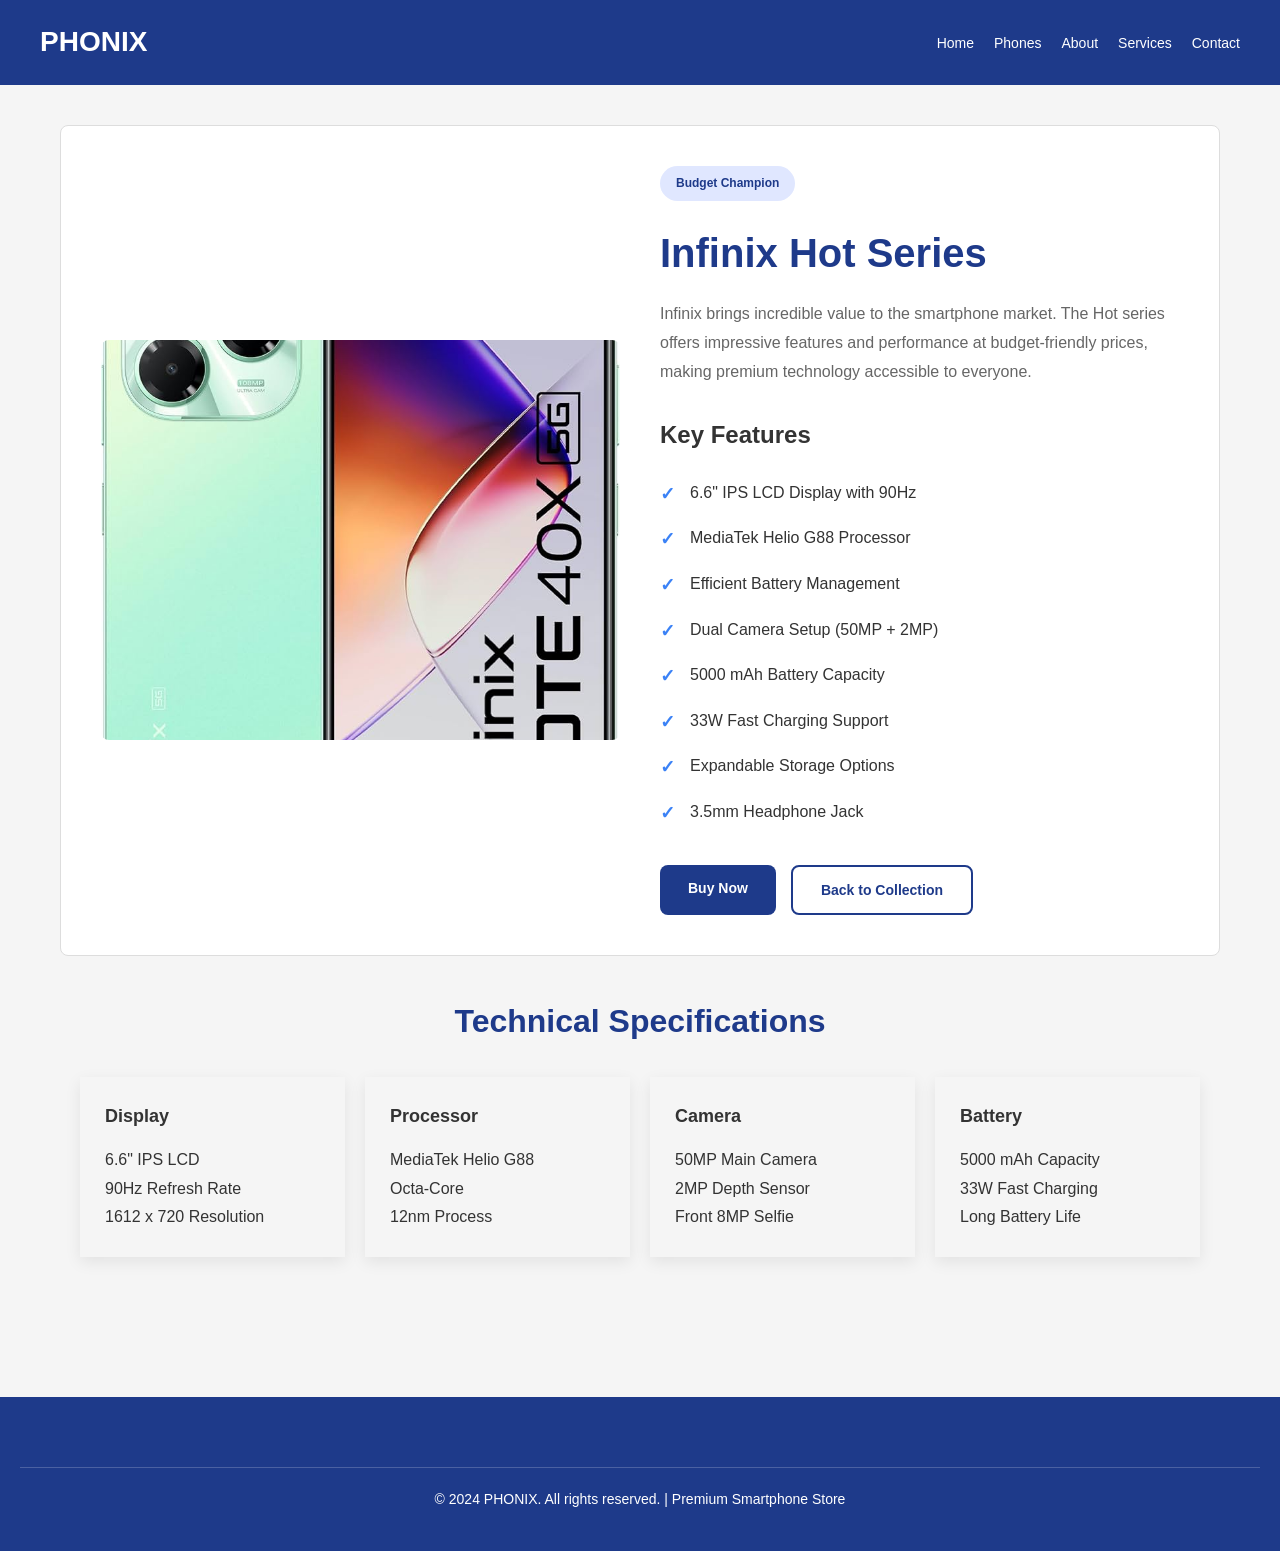
==== mobiles/infinix.html @ 36113c51 "The updated project" ====
<!DOCTYPE html>
<html lang="en">
<head>
    <meta charset="UTF-8">
    <meta name="viewport" content="width=device-width, initial-scale=1.0">
    <title>Infinix - Budget Powerhouse</title>
    <link rel="stylesheet" href="../css/styles.css">
</head>
<body>
    <!-- HEADER & NAVIGATION -->
    <header>
        <nav>
            <div class="logo">PHONIX</div>
            <ul class="nav-list">
                <li><a href="../index.html">Home</a></li>
                <li><a href="../index.html#phones">Phones</a></li>
                <li><a href="../about.html">About</a></li>
                <li><a href="../services.html">Services</a></li>
                <li><a href="../cantact.html">Contact</a></li>
            </ul>
        </nav>
    </header>

    <!-- MAIN CONTENT -->
    <main>
        <div class="product-container">
            <div class="product-layout">
                <div class="product-image">
                    <img src="../images/infinix.png" alt="Infinix Smartphone">
                </div>
                <div class="product-info">
                    <span class="product-badge">Budget Champion</span>
                    <h1>Infinix Hot Series</h1>
                    <p class="product-description">
                        Infinix brings incredible value to the smartphone market. The Hot series offers impressive features and performance at budget-friendly prices, making premium technology accessible to everyone.
                    </p>
                    
                    <h3>Key Features</h3>
                    <ul class="features-list">
                        <li>6.6" IPS LCD Display with 90Hz</li>
                        <li>MediaTek Helio G88 Processor</li>
                        <li>Efficient Battery Management</li>
                        <li>Dual Camera Setup (50MP + 2MP)</li>
                        <li>5000 mAh Battery Capacity</li>
                        <li>33W Fast Charging Support</li>
                        <li>Expandable Storage Options</li>
                        <li>3.5mm Headphone Jack</li>
                    </ul>

                    <div class="action-buttons">
                        <a href="../cantact.html" class="btn btn-primary">Buy Now</a>
                        <a href="../index.html#phones" class="btn btn-outline">Back to Collection</a>
                    </div>
                </div>
            </div>
        </div>

        <!-- SPECIFICATIONS -->
        <div class="container">
            <h2>Technical Specifications</h2>
            <div class="specs-grid">
                <div class="spec-card">
                    <h3>Display</h3>
                    <p>6.6" IPS LCD<br>90Hz Refresh Rate<br>1612 x 720 Resolution</p>
                </div>
                <div class="spec-card">
                    <h3>Processor</h3>
                    <p>MediaTek Helio G88<br>Octa-Core<br>12nm Process</p>
                </div>
                <div class="spec-card">
                    <h3>Camera</h3>
                    <p>50MP Main Camera<br>2MP Depth Sensor<br>Front 8MP Selfie</p>
                </div>
                <div class="spec-card">
                    <h3>Battery</h3>
                    <p>5000 mAh Capacity<br>33W Fast Charging<br>Long Battery Life</p>
                </div>
            </div>
        </div>
    </main>

    <!-- FOOTER -->
    <footer>
       
        <div class="footer-bottom">
            <p>&copy; 2024 PHONIX. All rights reserved. | Premium Smartphone Store</p>
        </div>
    </footer>

    <style>
        .specs-grid {
            display: grid;
            grid-template-columns: repeat(auto-fit, minmax(240px, 1fr));
            gap: 20px;
            margin-top: 30px;
            margin-bottom: 40px;
        }
        
        .spec-card {
            background: var(--white);
            padding: 25px;
            border-radius: var(--border-radius);
            box-shadow: 0 5px 15px rgba(0, 0, 0, 0.08);
            border-left: 4px solid var(--accent-color);
        }
        
        .spec-card h3 {
            color: var(--primary-color);
            margin-bottom: 15px;
            font-size: 18px;
        }
        
        .spec-card p {
            color: var(--text-light);
            line-height: 1.8;
        }
    </style>
</body>
</html>
---- css/styles.css ----
/* Basic Beginner-Friendly Styles */

* {
    margin: 0;
    padding: 0;
    box-sizing: border-box;
}

body {
    font-family: Arial, sans-serif;
    line-height: 1.6;
    color: #333;
    background-color: #f5f5f5;
}

a {
    text-decoration: none;
    color: inherit;
}

/* HEADER & NAVIGATION */

header {
    background-color: #1e3a8a;
    color: white;
    padding: 20px;
    position: sticky;
    top: 0;
}

nav {
    max-width: 1200px;
    margin: 0 auto;
    display: flex;
    justify-content: space-between;
    align-items: center;
}

.logo {
    font-size: 28px;
    font-weight: bold;
}

.nav-list {
    display: flex;
    list-style: none;
    gap: 20px;
}

.nav-list a {
    color: white;
    font-size: 14px;
}

.nav-list a:hover {
    color: #ccc;
}

/* MAIN CONTENT */

main {
    max-width: 1200px;
    margin: 0 auto;
    padding: 40px 20px;
}

.container {
    max-width: 1200px;
    margin: 0 auto;
    padding: 0 20px;
}

/* TYPOGRAPHY */

h1 {
    font-size: 48px;
    color: #1e3a8a;
    margin-bottom: 10px;
}

h2 {
    font-size: 32px;
    color: #1e3a8a;
    margin-bottom: 20px;
    text-align: center;
}

h3 {
    font-size: 24px;
    color: #333;
    margin-bottom: 15px;
}

.subtitle {
    font-size: 16px;
    color: #666;
    margin-bottom: 30px;
    text-align: center;
}

/* HERO SECTION */

.hero {
    text-align: center;
    margin-bottom: 60px;
    padding: 40px 20px;
}

/* GRID & CARDS */

.grid {
    display: grid;
    grid-template-columns: repeat(3, 1fr);
    gap: 30px;
    margin-bottom: 40px;
}

.card {
    background: white;
    border-radius: 8px;
    overflow: hidden;
    border: 1px solid #ddd;
    cursor: pointer;
}

.card:hover {
    box-shadow: 0 5px 15px rgba(0, 0, 0, 0.1);
}

.card-image {
    width: 100%;
    height: 220px;
    background-color: #e0e7ff;
    overflow: hidden;
    display: flex;
    align-items: center;
    justify-content: center;
}

.card-image img {
    width: 100%;
    height: 100%;
    object-fit: cover;
}

.card-content {
    padding: 25px;
}

.card-title {
    font-size: 20px;
    font-weight: bold;
    color: #1e3a8a;
    margin-bottom: 10px;
}

.card-description {
    font-size: 14px;
    color: #666;
    margin-bottom: 15px;
}

/* BUTTONS */

.btn {
    display: inline-block;
    padding: 12px 28px;
    border-radius: 8px;
    font-size: 14px;
    font-weight: bold;
    border: none;
    cursor: pointer;
    text-align: center;
}

.btn-primary {
    background-color: #1e3a8a;
    color: white;
}

.btn-primary:hover {
    background-color: #152555;
}

.btn-outline {
    background-color: white;
    color: #1e3a8a;
    border: 2px solid #1e3a8a;
}

.btn-outline:hover {
    background-color: #1e3a8a;
    color: white;
}

/* PRODUCT PAGE */

.product-container {
    background: white;
    border-radius: 8px;
    border: 1px solid #ddd;
    margin-bottom: 40px;
}

.product-layout {
    display: grid;
    grid-template-columns: 1fr 1fr;
    gap: 40px;
    padding: 40px;
    align-items: center;
}

.product-image {
    width: 100%;
    height: 400px;
    background-color: #e0e7ff;
    border-radius: 8px;
    display: flex;
    align-items: center;
    justify-content: center;
    overflow: hidden;
}

.product-image img {
    width: 100%;
    height: 100%;
    object-fit: cover;
}

.product-info h1 {
    font-size: 40px;
    margin-bottom: 15px;
}

.product-badge {
    display: inline-block;
    background-color: #e0e7ff;
    color: #1e3a8a;
    padding: 8px 16px;
    border-radius: 20px;
    font-size: 12px;
    font-weight: bold;
    margin-bottom: 20px;
}

.product-description {
    font-size: 16px;
    color: #666;
    margin-bottom: 30px;
    line-height: 1.8;
}

.features-list {
    list-style: none;
    margin-bottom: 30px;
}

.features-list li {
    padding: 10px 0;
    padding-left: 30px;
    position: relative;
    color: #333;
}

.features-list li::before {
    content: "✓";
    position: absolute;
    left: 0;
    color: #3b82f6;
    font-weight: bold;
    font-size: 18px;
}

.action-buttons {
    display: flex;
    gap: 15px;
}

/* FOOTER */

footer {
    background-color: #1e3a8a;
    color: white;
    padding: 40px 20px;
    margin-top: 60px;
}

.footer-content {
    max-width: 1200px;
    margin: 0 auto;
    display: grid;
    grid-template-columns: repeat(4, 1fr);
    gap: 30px;
}

.footer-section h3 {
    color: white;
    margin-bottom: 15px;
    font-size: 16px;
}

.footer-section ul {
    list-style: none;
}

.footer-section ul li {
    margin-bottom: 10px;
}

.footer-section a {
    color: #ccc;
}

.footer-section a:hover {
    color: white;
}

.footer-bottom {
    text-align: center;
    margin-top: 30px;
    padding-top: 20px;
    border-top: 1px solid rgba(255, 255, 255, 0.2);
    font-size: 14px;
}

/* RESPONSIVE DESIGN */

@media (max-width: 768px) {
    h1 {
        font-size: 32px;
    }

    h2 {
        font-size: 24px;
    }

    .nav-list {
        gap: 10px;
        font-size: 12px;
    }

    .grid {
        grid-template-columns: 1fr;
    }

    .product-layout {
        grid-template-columns: 1fr;
        gap: 30px;
        padding: 20px;
    }

    .product-image {
        height: 300px;
    }

    .action-buttons {
        flex-direction: column;
    }

    .btn {
        width: 100%;
    }

    .footer-content {
        grid-template-columns: repeat(2, 1fr);
    }
}

@media (max-width: 480px) {
    h1 {
        font-size: 24px;
    }

    .logo {
        font-size: 20px;
    }

    .nav-list {
        gap: 5px;
        font-size: 10px;
    }

    .grid {
        grid-template-columns: 1fr;
        gap: 15px;
    }

    .footer-content {
        grid-template-columns: 1fr;
    }
}
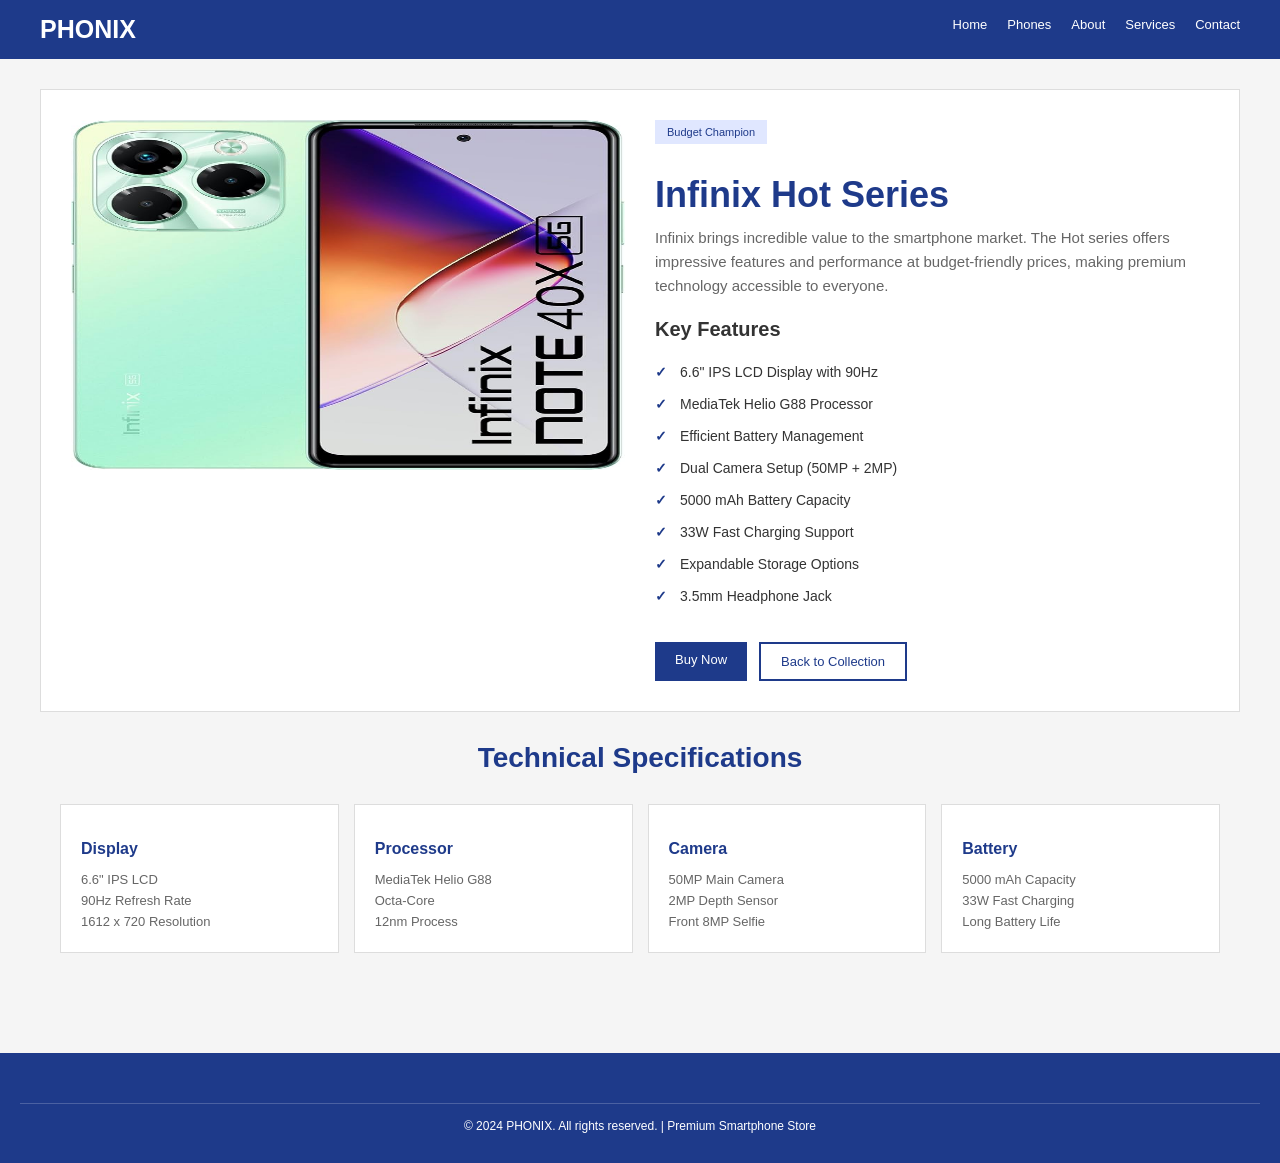
==== commit 22bcf107: "updated" ====
--- a/mobiles/infinix.html
+++ b/mobiles/infinix.html
@@ -86,34 +86,5 @@
             <p>&copy; 2024 PHONIX. All rights reserved. | Premium Smartphone Store</p>
         </div>
     </footer>
-
-    <style>
-        .specs-grid {
-            display: grid;
-            grid-template-columns: repeat(auto-fit, minmax(240px, 1fr));
-            gap: 20px;
-            margin-top: 30px;
-            margin-bottom: 40px;
-        }
-        
-        .spec-card {
-            background: var(--white);
-            padding: 25px;
-            border-radius: var(--border-radius);
-            box-shadow: 0 5px 15px rgba(0, 0, 0, 0.08);
-            border-left: 4px solid var(--accent-color);
-        }
-        
-        .spec-card h3 {
-            color: var(--primary-color);
-            margin-bottom: 15px;
-            font-size: 18px;
-        }
-        
-        .spec-card p {
-            color: var(--text-light);
-            line-height: 1.8;
-        }
-    </style>
 </body>
 </html>
--- a/css/styles.css
+++ b/css/styles.css
@@ -1,31 +1,31 @@
-/* Basic Beginner-Friendly Styles */
+/* Super Simple Beginner CSS */
 
 * {
     margin: 0;
     padding: 0;
-    box-sizing: border-box;
 }
 
 body {
     font-family: Arial, sans-serif;
-    line-height: 1.6;
     color: #333;
     background-color: #f5f5f5;
 }
 
 a {
     text-decoration: none;
-    color: inherit;
-}
-
-/* HEADER & NAVIGATION */
+    color: #1e3a8a;
+}
+
+a:hover {
+    color: #0f172a;
+}
+
+/* HEADER */
 
 header {
     background-color: #1e3a8a;
     color: white;
-    padding: 20px;
-    position: sticky;
-    top: 0;
+    padding: 15px 20px;
 }
 
 nav {
@@ -33,11 +33,10 @@
     margin: 0 auto;
     display: flex;
     justify-content: space-between;
-    align-items: center;
 }
 
 .logo {
-    font-size: 28px;
+    font-size: 25px;
     font-weight: bold;
 }
 
@@ -49,11 +48,7 @@
 
 .nav-list a {
     color: white;
-    font-size: 14px;
-}
-
-.nav-list a:hover {
-    color: #ccc;
+    font-size: 13px;
 }
 
 /* MAIN CONTENT */
@@ -61,7 +56,7 @@
 main {
     max-width: 1200px;
     margin: 0 auto;
-    padding: 40px 20px;
+    padding: 30px 20px;
 }
 
 .container {
@@ -70,107 +65,96 @@
     padding: 0 20px;
 }
 
-/* TYPOGRAPHY */
+/* HEADINGS */
 
 h1 {
-    font-size: 48px;
-    color: #1e3a8a;
-    margin-bottom: 10px;
+    font-size: 40px;
+    color: #1e3a8a;
+    margin: 15px 0;
 }
 
 h2 {
-    font-size: 32px;
-    color: #1e3a8a;
-    margin-bottom: 20px;
+    font-size: 28px;
+    color: #1e3a8a;
+    margin: 20px 0;
     text-align: center;
 }
 
 h3 {
-    font-size: 24px;
+    font-size: 20px;
     color: #333;
-    margin-bottom: 15px;
+    margin: 15px 0;
 }
 
 .subtitle {
     font-size: 16px;
     color: #666;
-    margin-bottom: 30px;
+    margin: 20px 0;
     text-align: center;
 }
-
-/* HERO SECTION */
 
 .hero {
     text-align: center;
-    margin-bottom: 60px;
-    padding: 40px 20px;
-}
-
-/* GRID & CARDS */
+    padding: 30px 20px;
+}
+
+/* CARDS */
 
 .grid {
     display: grid;
-    grid-template-columns: repeat(3, 1fr);
-    gap: 30px;
-    margin-bottom: 40px;
+    grid-template-columns: 1fr 1fr 1fr;
+    gap: 20px;
+    margin-bottom: 30px;
 }
 
 .card {
     background: white;
-    border-radius: 8px;
-    overflow: hidden;
-    border: 1px solid #ddd;
-    cursor: pointer;
-}
-
-.card:hover {
-    box-shadow: 0 5px 15px rgba(0, 0, 0, 0.1);
+    border: 1px solid #ddd;
 }
 
 .card-image {
     width: 100%;
-    height: 220px;
-    background-color: #e0e7ff;
-    overflow: hidden;
-    display: flex;
-    align-items: center;
-    justify-content: center;
+    height: 180px;
+    background-color: #ddd;
 }
 
 .card-image img {
     width: 100%;
     height: 100%;
-    object-fit: cover;
 }
 
 .card-content {
-    padding: 25px;
+    padding: 15px;
 }
 
 .card-title {
-    font-size: 20px;
+    font-size: 18px;
+    color: #1e3a8a;
+    margin: 10px 0;
     font-weight: bold;
-    color: #1e3a8a;
-    margin-bottom: 10px;
 }
 
 .card-description {
-    font-size: 14px;
-    color: #666;
-    margin-bottom: 15px;
+    font-size: 13px;
+    color: #666;
+    margin: 10px 0;
 }
 
 /* BUTTONS */
 
 .btn {
     display: inline-block;
-    padding: 12px 28px;
-    border-radius: 8px;
-    font-size: 14px;
-    font-weight: bold;
+    padding: 10px 20px;
+    background-color: #1e3a8a;
+    color: white;
     border: none;
     cursor: pointer;
-    text-align: center;
+    font-size: 13px;
+    margin-top: 10px;
+}
+
+.btn:hover {
+    background-color: #152555;
 }
 
 .btn-primary {
@@ -197,83 +181,99 @@
 
 .product-container {
     background: white;
-    border-radius: 8px;
-    border: 1px solid #ddd;
-    margin-bottom: 40px;
+    border: 1px solid #ddd;
+    margin-bottom: 30px;
 }
 
 .product-layout {
     display: grid;
     grid-template-columns: 1fr 1fr;
-    gap: 40px;
-    padding: 40px;
-    align-items: center;
+    gap: 30px;
+    padding: 30px;
 }
 
 .product-image {
     width: 100%;
-    height: 400px;
-    background-color: #e0e7ff;
-    border-radius: 8px;
-    display: flex;
-    align-items: center;
-    justify-content: center;
-    overflow: hidden;
+    height: 350px;
+    background-color: #ddd;
 }
 
 .product-image img {
     width: 100%;
     height: 100%;
-    object-fit: cover;
 }
 
 .product-info h1 {
-    font-size: 40px;
-    margin-bottom: 15px;
+    font-size: 36px;
+    margin-bottom: 10px;
 }
 
 .product-badge {
     display: inline-block;
     background-color: #e0e7ff;
     color: #1e3a8a;
-    padding: 8px 16px;
-    border-radius: 20px;
-    font-size: 12px;
-    font-weight: bold;
+    padding: 6px 12px;
+    font-size: 11px;
+    margin-bottom: 15px;
+}
+
+.product-description {
+    font-size: 15px;
+    color: #666;
     margin-bottom: 20px;
-}
-
-.product-description {
-    font-size: 16px;
-    color: #666;
-    margin-bottom: 30px;
-    line-height: 1.8;
+    line-height: 1.6;
 }
 
 .features-list {
     list-style: none;
-    margin-bottom: 30px;
+    margin-bottom: 20px;
 }
 
 .features-list li {
-    padding: 10px 0;
-    padding-left: 30px;
+    padding: 8px 0;
+    padding-left: 25px;
     position: relative;
-    color: #333;
+    font-size: 14px;
 }
 
 .features-list li::before {
     content: "✓";
     position: absolute;
     left: 0;
-    color: #3b82f6;
+    color: #1e3a8a;
     font-weight: bold;
-    font-size: 18px;
 }
 
 .action-buttons {
     display: flex;
+    gap: 12px;
+}
+
+/* SPECS GRID */
+
+.specs-grid {
+    display: grid;
+    grid-template-columns: 1fr 1fr 1fr 1fr;
     gap: 15px;
+    margin: 30px 0;
+}
+
+.spec-card {
+    background: white;
+    padding: 20px;
+    border: 1px solid #ddd;
+}
+
+.spec-card h3 {
+    color: #1e3a8a;
+    margin-bottom: 12px;
+    font-size: 16px;
+}
+
+.spec-card p {
+    font-size: 13px;
+    color: #666;
+    line-height: 1.6;
 }
 
 /* FOOTER */
@@ -281,22 +281,22 @@
 footer {
     background-color: #1e3a8a;
     color: white;
-    padding: 40px 20px;
-    margin-top: 60px;
+    padding: 30px 20px;
+    margin-top: 40px;
 }
 
 .footer-content {
     max-width: 1200px;
     margin: 0 auto;
     display: grid;
-    grid-template-columns: repeat(4, 1fr);
-    gap: 30px;
+    grid-template-columns: 1fr 1fr 1fr 1fr;
+    gap: 20px;
 }
 
 .footer-section h3 {
     color: white;
-    margin-bottom: 15px;
-    font-size: 16px;
+    margin-bottom: 12px;
+    font-size: 14px;
 }
 
 .footer-section ul {
@@ -304,7 +304,8 @@
 }
 
 .footer-section ul li {
-    margin-bottom: 10px;
+    margin-bottom: 8px;
+    font-size: 13px;
 }
 
 .footer-section a {
@@ -317,75 +318,324 @@
 
 .footer-bottom {
     text-align: center;
-    margin-top: 30px;
-    padding-top: 20px;
+    margin-top: 20px;
+    padding-top: 15px;
     border-top: 1px solid rgba(255, 255, 255, 0.2);
+    font-size: 12px;
+}
+
+/* ABOUT PAGE STYLES */
+
+.about-section {
+    background: white;
+    padding: 30px 20px;
+    margin-bottom: 20px;
+    border: 1px solid #ddd;
+}
+
+.about-section p {
+    font-size: 15px;
+    color: #666;
+    line-height: 1.8;
+    margin-bottom: 15px;
+}
+
+.mission-list {
+    list-style: none;
+    margin-top: 15px;
+}
+
+.mission-list li {
+    padding: 10px 0;
+    padding-left: 25px;
+    position: relative;
     font-size: 14px;
-}
-
-/* RESPONSIVE DESIGN */
+    color: #333;
+}
+
+.mission-list li::before {
+    content: "✓";
+    position: absolute;
+    left: 0;
+    color: #1e3a8a;
+    font-weight: bold;
+}
+
+.features-grid {
+    display: grid;
+    grid-template-columns: 1fr 1fr;
+    gap: 20px;
+    margin-top: 20px;
+}
+
+.feature-box {
+    background: #f9f9f9;
+    padding: 20px;
+    border-left: 4px solid #1e3a8a;
+}
+
+.feature-box h3 {
+    color: #1e3a8a;
+    margin-bottom: 10px;
+    font-size: 16px;
+}
+
+.feature-box p {
+    font-size: 14px;
+    color: #666;
+}
+
+/* CONTACT PAGE STYLES */
+
+.contact-info-section {
+    background: white;
+    padding: 30px 20px;
+    margin-bottom: 30px;
+    border: 1px solid #ddd;
+}
+
+.contact-info-grid {
+    display: grid;
+    grid-template-columns: 1fr 1fr 1fr 1fr;
+    gap: 20px;
+    margin-top: 20px;
+}
+
+.contact-info-box {
+    background: #f9f9f9;
+    padding: 20px;
+    border: 1px solid #ddd;
+    text-align: center;
+}
+
+.contact-info-box h3 {
+    color: #1e3a8a;
+    margin-bottom: 12px;
+    font-size: 16px;
+}
+
+.contact-info-box p {
+    font-size: 13px;
+    color: #666;
+    margin-bottom: 8px;
+}
+
+.contact-form-section {
+    background: white;
+    padding: 30px 20px;
+    margin-bottom: 30px;
+    border: 1px solid #ddd;
+}
+
+.contact-form {
+    max-width: 600px;
+    margin-top: 20px;
+}
+
+.form-group {
+    margin-bottom: 20px;
+}
+
+.form-group label {
+    display: block;
+    margin-bottom: 8px;
+    font-weight: bold;
+    font-size: 14px;
+    color: #333;
+}
+
+.form-group input,
+.form-group textarea {
+    width: 100%;
+    padding: 12px;
+    border: 1px solid #ddd;
+    font-size: 14px;
+    font-family: Arial, sans-serif;
+    background-color: #f9f9f9;
+}
+
+.form-group input:focus,
+.form-group textarea:focus {
+    outline: none;
+    border-color: #1e3a8a;
+    background-color: white;
+}
+
+.form-group textarea {
+    resize: vertical;
+    min-height: 120px;
+}
+
+/* SERVICES PAGE STYLES */
+
+.services-section {
+    background: white;
+    padding: 30px 20px;
+    margin-bottom: 30px;
+    border: 1px solid #ddd;
+}
+
+.services-grid {
+    display: grid;
+    grid-template-columns: 1fr 1fr 1fr 1fr;
+    gap: 20px;
+    margin-top: 20px;
+}
+
+.service-card {
+    background: #f9f9f9;
+    padding: 20px;
+    border: 1px solid #ddd;
+    text-align: center;
+}
+
+.service-icon {
+    font-size: 40px;
+    margin-bottom: 12px;
+}
+
+.service-card h3 {
+    color: #1e3a8a;
+    margin-bottom: 10px;
+    font-size: 16px;
+}
+
+.service-card p {
+    font-size: 13px;
+    color: #666;
+    line-height: 1.6;
+}
+
+.service-details-section {
+    background: white;
+    padding: 30px 20px;
+    margin-bottom: 30px;
+    border: 1px solid #ddd;
+}
+
+.service-detail {
+    margin-bottom: 25px;
+    padding-bottom: 20px;
+    border-bottom: 1px solid #eee;
+}
+
+.service-detail:last-child {
+    border-bottom: none;
+}
+
+.service-detail h3 {
+    color: #1e3a8a;
+    margin-bottom: 12px;
+    font-size: 16px;
+}
+
+.service-detail p {
+    font-size: 14px;
+    color: #666;
+    line-height: 1.8;
+}
+
+.cta-section {
+    background: white;
+    padding: 30px 20px;
+    margin-bottom: 30px;
+    border: 1px solid #ddd;
+    text-align: center;
+}
+
+.cta-section h2 {
+    color: #1e3a8a;
+    margin-bottom: 12px;
+}
+
+.cta-section p {
+    font-size: 15px;
+    color: #666;
+    margin-bottom: 20px;
+}
+
+/* MOBILE RESPONSIVE */
 
 @media (max-width: 768px) {
+    .grid {
+        grid-template-columns: 1fr;
+    }
+
+    .product-layout {
+        grid-template-columns: 1fr;
+        gap: 20px;
+    }
+
+    .specs-grid {
+        grid-template-columns: 1fr 1fr;
+    }
+
+    .footer-content {
+        grid-template-columns: 1fr 1fr;
+    }
+
+    .action-buttons {
+        flex-direction: column;
+    }
+
+    .btn {
+        width: 100%;
+    }
+
+    .features-grid {
+        grid-template-columns: 1fr;
+    }
+
+    .contact-info-grid {
+        grid-template-columns: 1fr 1fr;
+    }
+
+    .services-grid {
+        grid-template-columns: 1fr 1fr;
+    }
+
+    .form-group input,
+    .form-group textarea {
+        font-size: 16px;
+    }
+}
+
+@media (max-width: 480px) {
     h1 {
-        font-size: 32px;
+        font-size: 28px;
     }
 
     h2 {
-        font-size: 24px;
+        font-size: 22px;
     }
 
     .nav-list {
         gap: 10px;
-        font-size: 12px;
-    }
-
-    .grid {
-        grid-template-columns: 1fr;
-    }
-
-    .product-layout {
-        grid-template-columns: 1fr;
-        gap: 30px;
-        padding: 20px;
-    }
-
-    .product-image {
-        height: 300px;
-    }
-
-    .action-buttons {
-        flex-direction: column;
-    }
-
-    .btn {
-        width: 100%;
+        font-size: 11px;
+    }
+
+    .specs-grid {
+        grid-template-columns: 1fr;
     }
 
     .footer-content {
-        grid-template-columns: repeat(2, 1fr);
-    }
-}
-
-@media (max-width: 480px) {
-    h1 {
-        font-size: 24px;
-    }
-
-    .logo {
-        font-size: 20px;
-    }
-
-    .nav-list {
-        gap: 5px;
-        font-size: 10px;
-    }
-
-    .grid {
-        grid-template-columns: 1fr;
-        gap: 15px;
-    }
-
-    .footer-content {
-        grid-template-columns: 1fr;
-    }
-}
+        grid-template-columns: 1fr;
+    }
+
+    .features-grid {
+        grid-template-columns: 1fr;
+    }
+
+    .contact-info-grid {
+        grid-template-columns: 1fr;
+    }
+
+    .services-grid {
+        grid-template-columns: 1fr;
+    }
+
+    .contact-form {
+        max-width: 100%;
+    }
+}
+
